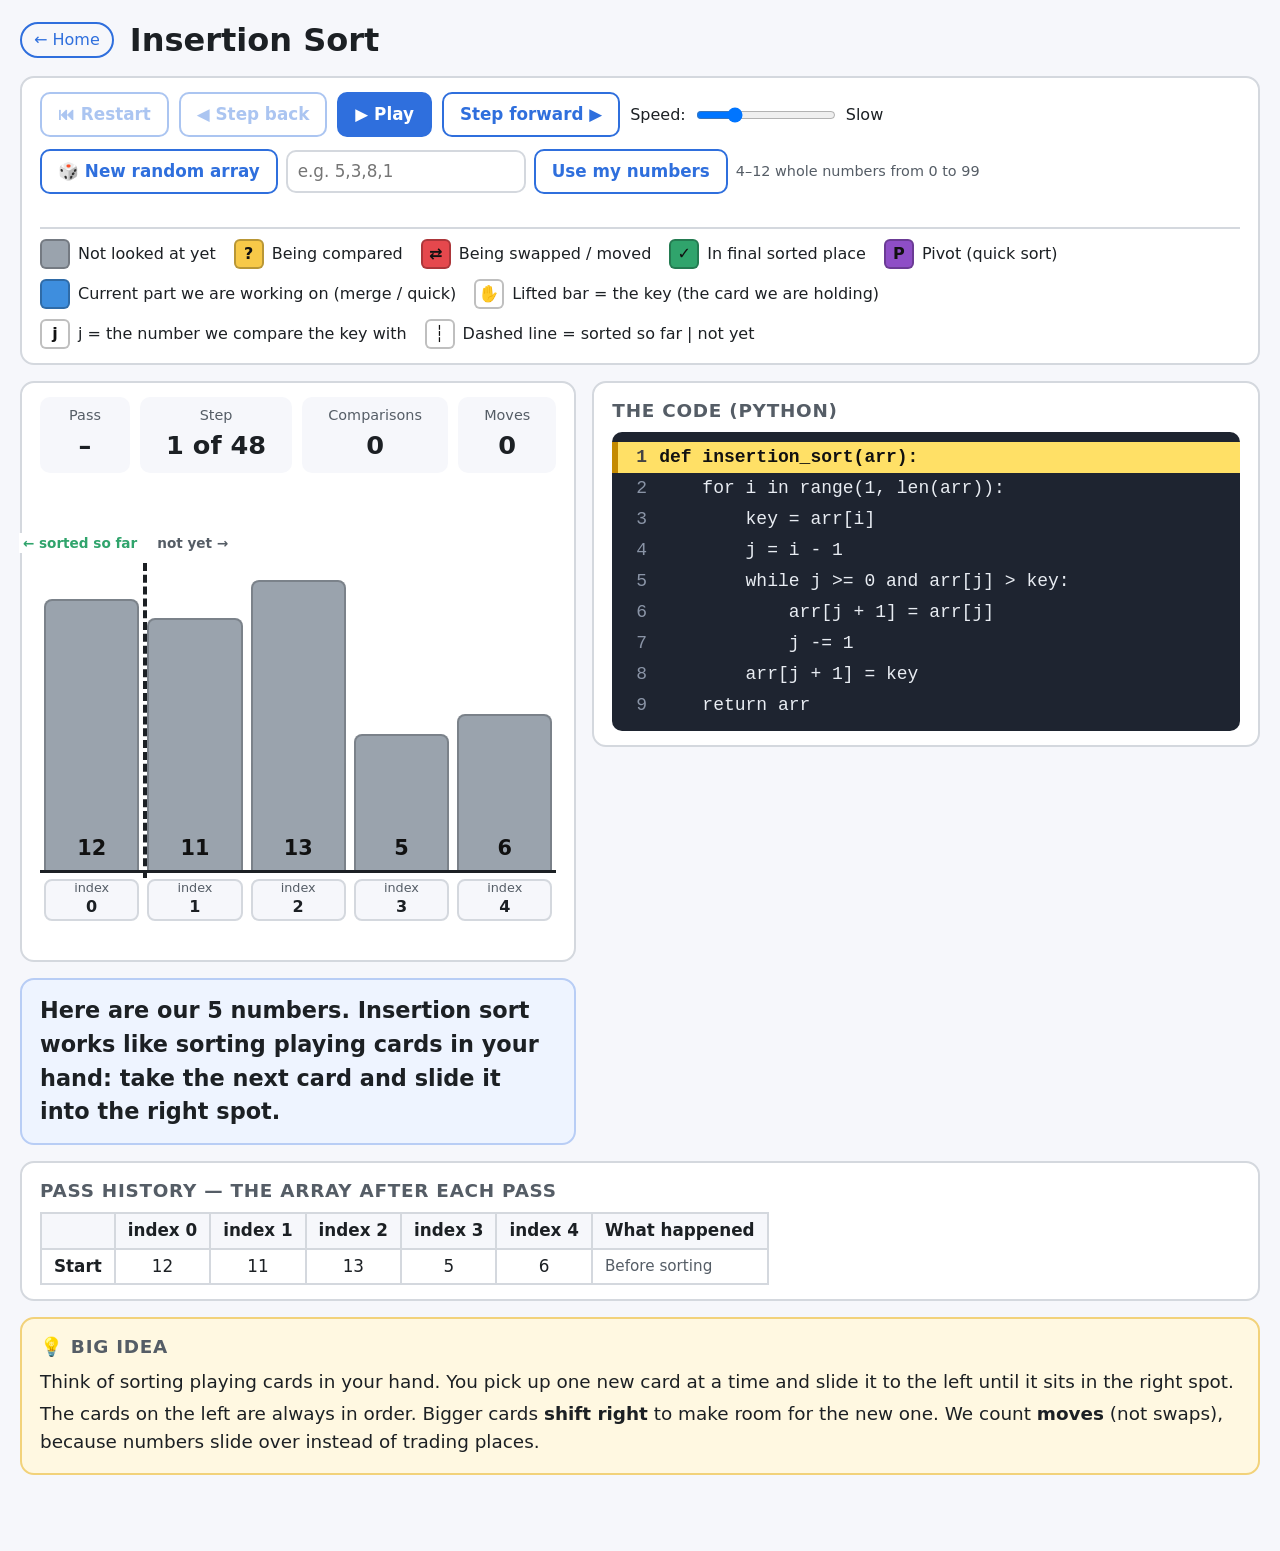
==== insertion.html @ ab6d9032 "Sorting visualizer: selection, insertion, merge and quick sort" ====
<!DOCTYPE html>
<html lang="en">
<head>
  <meta charset="UTF-8">
  <meta name="viewport" content="width=device-width, initial-scale=1">
  <title>Insertion Sort — Sorting Visualizer</title>
  <link rel="stylesheet" href="style.css">
</head>
<body>
  <div class="page" id="app"></div>

  <script src="engine.js"></script>

  <!-- The insertion sort itself. It runs once and RECORDS every step. -->
  <script id="algorithm">
    const INSERTION_CODE = [
      "def insertion_sort(arr):",
      "    for i in range(1, len(arr)):",
      "        key = arr[i]",
      "        j = i - 1",
      "        while j >= 0 and arr[j] > key:",
      "            arr[j + 1] = arr[j]",
      "            j -= 1",
      "        arr[j + 1] = key",
      "    return arr",
    ];

    function recordInsertionSort(array) {
      const r = new Recorder(array);
      const a = r.arr;           // what the students see (the key floats above its gap)
      const n = a.length;

      // Labels under the boxes: where the key (and the gap) is, and where j is
      function labels(gap, j) {
        const list = [{ index: gap, text: "▲ key" }];
        if (j >= 0) list.push({ index: j, text: "▲ j" });
        return list;
      }

      r.step({
        codeLine: 1,
        message: `Here are our ${n} numbers. Insertion sort works like sorting playing cards in your hand: take the next card and slide it into the right spot.`,
        highlight: { boundary: 1 },
        history: { label: "Start", array: a.slice(), note: "Before sorting" },
      });
      r.step({
        codeLine: 1,
        message: `A single card is always "sorted", so the first number, ${a[0]}, is our sorted part to begin with.`,
        highlight: { boundary: 1 },
      });

      for (let i = 1; i < n; i++) {
        r.pass = i;
        const key = a[i];
        r.step({
          codeLine: 2,
          message: `Pass ${i}: the next card to insert is at index ${i}. Everything left of the dashed line is already in order.`,
          highlight: { boundary: i },
          markers: [{ index: i, text: "▲ i" }],
        });
        r.step({
          codeLine: 3,
          message: `Pick up ${key} and hold it, like a card in your hand (✋). Its old spot is now a gap.`,
          highlight: { boundary: i + 1, key: i },
          markers: labels(i, -1),
        });

        let gap = i;      // where the key is hovering
        let j = i - 1;
        r.step({
          codeLine: 4,
          message: `j starts just left of the gap, at index ${j}. We will compare the key with the numbers to its left.`,
          highlight: { boundary: i + 1, key: gap },
          markers: labels(gap, j),
        });

        let shifts = 0;
        while (true) {
          if (j < 0) {
            r.step({
              codeLine: 5,
              message: `j is now -1: there are no more numbers to the left. Stop. The key goes at the very front.`,
              highlight: { boundary: i + 1, key: gap },
              markers: labels(gap, j),
            });
            break;
          }
          r.compare();
          if (a[j] > key) {
            r.step({
              codeLine: 5,
              message: `Is ${a[j]} bigger than the key, ${key}? Yes. So ${a[j]} must move right to make room.`,
              highlight: { boundary: i + 1, key: gap, comparing: [j] },
              markers: labels(gap, j),
            });
            const moved = a[j];
            r.swap(j, gap);   // the bigger number slides right into the gap; the key floats left
            gap = j;
            shifts++;
            r.step({
              codeLine: 6,
              message: `${moved} slides one place to the right (into the gap). The gap moves left to index ${gap}.`,
              highlight: { boundary: i + 1, key: gap, swapping: [gap + 1] },
              markers: labels(gap, -1),
            });
            j--;
            r.step({
              codeLine: 7,
              message: j >= 0
                ? `j moves one step left, to index ${j}. Next we compare the key with ${a[j]}.`
                : `j moves one step left, to -1. That is past the start of the list.`,
              highlight: { boundary: i + 1, key: gap },
              markers: labels(gap, j),
            });
          } else {
            r.step({
              codeLine: 5,
              message: a[j] === key
                ? `Is ${a[j]} bigger than the key, ${key}? No, they are equal. So we stop here (equal numbers keep their order).`
                : `Is ${a[j]} bigger than the key, ${key}? No. So we stop: the key belongs right after ${a[j]}.`,
              highlight: { boundary: i + 1, key: gap, comparing: [j] },
              markers: labels(gap, j),
            });
            break;
          }
        }

        // Drop the key into the gap. It only counts as a move if it landed somewhere new.
        const placedAt = gap;
        if (placedAt !== i) r.swaps++;
        r.step({
          codeLine: 8,
          message: placedAt !== i
            ? `Put the key, ${key}, down in the gap at index ${placedAt}.`
            : `No numbers moved, so ${key} goes right back where it was (index ${i}). It was already in the right place.`,
          highlight: { boundary: i + 1, swapping: placedAt !== i ? [placedAt] : [] },
          markers: [{ index: placedAt, text: "▼ placed" }],
        });

        const changed = [];
        for (let k = placedAt; k <= i && placedAt !== i; k++) changed.push(k);
        r.step({
          codeLine: 8,
          message: `End of pass ${i}: the first ${i + 1} numbers are now in order. ` +
            (i < n - 1 ? `Next, we insert the number at index ${i + 1}.` : `That was the last card!`),
          highlight: { boundary: i + 1 },
          history: {
            label: `Pass ${i}`,
            array: a.slice(),
            changed,
            note: shifts === 0
              ? `Inserted ${key}: already in place, nothing moved`
              : `Inserted ${key}: ${shifts} bigger number${shifts > 1 ? "s" : ""} shifted right`,
          },
        });
      }

      r.step({
        codeLine: 9,
        message: `Every card has been inserted. All done: the array is sorted!`,
        highlight: { sorted: a.map((_, k) => k), boundary: n },
      });

      return r.steps;
    }
  </script>

  <script>
    SortPage.init({
      title: "Insertion Sort",
      bigIdea: `
        <p>Think of sorting playing cards in your hand. You pick up one new card at a time and
        slide it to the left until it sits in the right spot.</p>
        <p>The cards on the left are always in order. Bigger cards <b>shift right</b> to make room for the new one.
        We count <b>moves</b> (not swaps), because numbers slide over instead of trading places.</p>`,
      code: INSERTION_CODE,
      record: recordInsertionSort,
      defaultArray: [12, 11, 13, 5, 6],
      passLabel: "Pass",
      swapLabel: "Moves",
      boundaryLabels: ["← sorted so far", "not yet →"],
      extraLegend: [
        { symbol: "✋", text: "Lifted bar = the key (the card we are holding)" },
        { symbol: "j", text: "j = the number we compare the key with" },
        { symbol: "┆", text: "Dashed line = sorted so far | not yet" },
      ],
    });
  </script>
</body>
</html>
---- style.css ----
/* ============================================================
   Sorting Visualizer — shared styles
   Big fonts + high contrast so it reads well on a projector.
   ============================================================ */

:root {
  /* Colors for the bars (also used in the legend) */
  --gray: #9aa3ad;      /* not looked at yet */
  --yellow: #f7c948;    /* being compared */
  --red: #e5484d;       /* being swapped / moved */
  --green: #30a46c;     /* in final sorted place */
  --purple: #8e4ec6;    /* pivot (quick sort) */
  --blue: #3e8ede;      /* current sub-array (merge / quick) */

  --bg: #f6f7fb;
  --card: #ffffff;
  --text: #1c2024;
  --muted: #555d66;
  --border: #d4d8de;
  --accent: #2f6fdd;
  --code-bg: #1e2430;
  --code-text: #e8ecf2;
  --code-highlight: #ffe066;

  --radius: 14px;
}

* { box-sizing: border-box; }

body {
  margin: 0;
  font-family: "Segoe UI", system-ui, -apple-system, Arial, sans-serif;
  font-size: 20px;
  line-height: 1.5;
  background: var(--bg);
  color: var(--text);
}

a { color: var(--accent); }

.page {
  max-width: 1400px;
  margin: 0 auto;
  padding: 16px 20px 60px;
}

header.top {
  display: flex;
  align-items: center;
  gap: 16px;
  flex-wrap: wrap;
  margin-bottom: 12px;
}
header.top h1 { margin: 0; font-size: 2rem; }
header.top .home-link {
  font-size: 1rem;
  text-decoration: none;
  border: 2px solid var(--accent);
  padding: 4px 12px;
  border-radius: 999px;
}

.card {
  background: var(--card);
  border: 2px solid var(--border);
  border-radius: var(--radius);
  padding: 14px 18px;
  margin-bottom: 16px;
}
.card h2 {
  margin: 0 0 8px;
  font-size: 1.15rem;
  text-transform: uppercase;
  letter-spacing: 0.04em;
  color: var(--muted);
}

/* ---------- Big idea ---------- */
.big-idea {
  background: #fff8e1;
  border-color: #f2d27a;
  font-size: 1.15rem;
}
.big-idea p { margin: 4px 0; }

/* ---------- Layout: visual on the left, code on the right ---------- */
.main-grid {
  display: grid;
  grid-template-columns: minmax(0, 1fr) minmax(0, 1.2fr);
  gap: 16px;
  align-items: start;
}
@media (max-width: 1000px) {
  .main-grid { grid-template-columns: 1fr; }
}

/* ---------- Legend ---------- */
.legend {
  display: flex;
  flex-wrap: wrap;
  gap: 10px 18px;
  font-size: 1rem;
}
.legend-item { display: flex; align-items: center; gap: 8px; }
.swatch {
  display: inline-flex;
  align-items: center;
  justify-content: center;
  width: 30px;
  height: 30px;
  border-radius: 6px;
  font-weight: 700;
  color: #111;
  border: 2px solid rgba(0, 0, 0, 0.25);
}

/* ---------- Counters ---------- */
.counters {
  display: flex;
  flex-wrap: wrap;
  gap: 10px;
}
.counter {
  flex: 1 1 auto;
  min-width: 90px;
  white-space: nowrap;
  background: var(--bg);
  border-radius: 10px;
  padding: 8px 10px;
  text-align: center;
}
.counter .label { font-size: 0.9rem; color: var(--muted); }
.counter .value { font-size: 1.6rem; font-weight: 700; }

/* ---------- Array view (bars) ---------- */
.array-view {
  position: relative;
  padding-top: 100px; /* room for the "lifted" key bar */
}
.bars {
  position: relative;
  height: 300px;
  border-bottom: 3px solid var(--text);
}
.bar {
  position: absolute;
  bottom: 0;
  padding: 0 4px;
  transition: left 0.45s ease, height 0.45s ease, transform 0.45s ease, opacity 0.3s;
}
.bar .fill {
  position: relative;
  height: 100%;
  border-radius: 8px 8px 0 0;
  background: var(--gray);
  border: 2px solid rgba(0, 0, 0, 0.2);
  border-bottom: none;
  transition: background-color 0.25s;
}
.bar .num {
  position: absolute;
  left: 0; right: 0;
  bottom: 6px;
  text-align: center;
  font-weight: 800;
  font-size: 1.3rem;
  color: #111;
}
.bar .tag {
  position: absolute;
  left: 0; right: 0;
  top: -34px;
  text-align: center;
  font-weight: 800;
  font-size: 1.2rem;
}

.bar.comparing .fill { background: var(--yellow); }
.bar.swapping  .fill { background: var(--red); }
.bar.sorted    .fill { background: var(--green); }
.bar.pivot     .fill { background: var(--purple); }
.bar.in-range  .fill { background: var(--blue); }
.bar.swapping .num, .bar.sorted .num, .bar.pivot .num, .bar.in-range .num { color: #fff; }
.bar.faded { opacity: 0.25; }
.bar.key   { transform: translateY(-60px); }
.bar.outlined .fill { outline: 4px dashed var(--text); outline-offset: 2px; }

/* Dashed line that splits "sorted" from "unsorted" */
.boundary {
  position: absolute;
  top: -10px;
  bottom: -8px;
  border-left: 4px dashed var(--text);
  transition: left 0.45s ease;
  pointer-events: none;
}
.boundary .side {
  position: absolute;
  top: -30px;
  font-size: 0.85rem;
  font-weight: 700;
  white-space: nowrap;
  background: var(--card);
  padding: 0 4px;
}
.boundary .side.left  { right: 6px; color: var(--green); }
.boundary .side.right { left: 6px; color: var(--muted); }

/* Dashed line at the pivot's height (quick sort) */
.pivot-line {
  position: absolute;
  left: 0; right: 0;
  border-top: 4px dashed var(--purple);
  transition: bottom 0.45s ease;
  pointer-events: none;
}
.pivot-line .pivot-label {
  position: absolute;
  right: 0;
  top: -30px;
  font-size: 0.9rem;
  font-weight: 800;
  color: var(--purple);
  background: var(--card);
  padding: 0 6px;
  border-radius: 6px;
}

/* Index boxes and marker row under the bars */
.index-row, .marker-row {
  position: relative;
  display: grid;
  gap: 0;
}
.index-box {
  margin: 6px 4px 0;
  text-align: center;
  border: 2px solid var(--border);
  border-radius: 8px;
  background: var(--bg);
  font-size: 1rem;
}
.index-box .idx-label { color: var(--muted); font-size: 0.8rem; display: block; line-height: 1.1; }
.index-box .idx-num { font-weight: 700; }
.marker {
  text-align: center;
  font-weight: 800;
  font-size: 1rem;
  min-height: 1.6em;
  color: var(--accent);
}

/* ---------- Explanation ---------- */
.explain {
  font-size: 1.4rem;
  font-weight: 600;
  min-height: 3.2em;
  background: #eef4ff;
  border-color: #b8cdf5;
}

/* ---------- Controls ---------- */
.controls {
  display: flex;
  flex-wrap: wrap;
  gap: 10px;
  align-items: center;
}
button, .btn {
  font: inherit;
  font-size: 1.05rem;
  font-weight: 600;
  padding: 8px 16px;
  border-radius: 10px;
  border: 2px solid var(--accent);
  background: var(--card);
  color: var(--accent);
  cursor: pointer;
}
button:hover:not(:disabled), .btn:hover { background: #e8f0ff; }
button.primary { background: var(--accent); color: #fff; }
button.primary:hover:not(:disabled) { background: #2259b8; }
button:disabled { opacity: 0.4; cursor: not-allowed; }
button:focus-visible, input:focus-visible { outline: 3px solid var(--yellow); outline-offset: 2px; }

.speed { display: flex; align-items: center; gap: 8px; font-size: 1rem; }
.speed input { width: 140px; }

.custom-input { display: flex; flex-wrap: wrap; gap: 8px; align-items: center; margin-top: 12px; }
.custom-input input[type="text"] {
  font: inherit;
  font-size: 1.05rem;
  padding: 7px 10px;
  border: 2px solid var(--border);
  border-radius: 10px;
  width: 240px;
}
.input-error {
  color: #b42318;
  font-weight: 600;
  font-size: 1rem;
  margin-top: 6px;
  min-height: 1.4em;
}
.hint { color: var(--muted); font-size: 0.9rem; }

/* The color guide sits inside the controls card, under the buttons */
.controls-card .legend {
  margin-top: 4px;
  padding-top: 10px;
  border-top: 2px solid var(--border);
}

/* ---------- Code panel ---------- */
.code {
  background: var(--code-bg);
  color: var(--code-text);
  border-radius: 10px;
  padding: 10px 0;
  margin: 0;
  list-style: none;
  counter-reset: line;
  font-family: "Menlo", "Consolas", "Courier New", monospace;
  font-size: 18px; /* must stay >= 16px */
  overflow-x: auto;
}
.code li {
  counter-increment: line;
  white-space: pre;
  padding: 2px 6px 2px 0;
  border-left: 6px solid transparent;
}
.code li::before {
  content: counter(line);
  display: inline-block;
  width: 1.6em;
  margin-right: 12px;
  text-align: right;
  color: #8a94a6;
}
.code li.current {
  background: var(--code-highlight);
  color: #111;
  border-left-color: #c48a00;
  font-weight: 700;
}
.code li.current::before { color: #444; }

/* ---------- Pass history table ---------- */
.history-wrap { overflow-x: auto; }
table.history {
  border-collapse: collapse;
  font-size: 1.05rem;
}
table.history th, table.history td {
  border: 2px solid var(--border);
  padding: 4px 12px;
  text-align: center;
}
table.history th { background: var(--bg); }
table.history td.row-label { font-weight: 700; text-align: left; white-space: nowrap; }
table.history td.note { text-align: left; color: var(--muted); font-size: 0.95rem; }
table.history td.done { background: var(--green); color: #fff; font-weight: 700; }
table.history td.changed { outline: 3px solid var(--red); outline-offset: -3px; font-weight: 700; }

/* ---------- Extra panels (merge tree / workspace, quick sort to-do list) ---------- */
.panel-empty { color: var(--muted); font-style: italic; font-size: 1rem; }

/* A row of number boxes (used by the merge workspace and tree) */
.cells { display: flex; gap: 6px; flex-wrap: wrap; }
.cell {
  min-width: 46px;
  padding: 4px 8px;
  text-align: center;
  font-weight: 800;
  font-size: 1.2rem;
  border: 2px solid var(--border);
  border-radius: 8px;
  background: var(--card);
}
.cell.comparing { background: var(--yellow); }
.cell.moved     { background: var(--red); color: #fff; }
.cell.used      { opacity: 0.35; text-decoration: line-through; }
.cell.empty     { color: transparent; border-style: dashed; }
.cell.done      { background: var(--green); color: #fff; }
.cell-arrow     { min-width: 46px; text-align: center; font-weight: 800; color: var(--accent); font-size: 1rem; }

/* Merge workspace */
.workspace { display: grid; grid-template-columns: auto 1fr; gap: 4px 14px; align-items: center; }
.workspace .ws-label { font-weight: 700; font-size: 1rem; white-space: nowrap; }
.workspace .ws-note { grid-column: 2; color: var(--muted); font-size: 0.95rem; min-height: 1.4em; }

/* Merge tree: one row per level, boxes line up with the index boxes above */
.tree { display: flex; flex-direction: column; gap: 10px; overflow-x: auto; }
.tree-row { display: grid; grid-template-columns: 90px 1fr; align-items: center; }
.tree-row .level-label { font-weight: 700; color: var(--muted); font-size: 1rem; }
.tree-nodes { display: grid; gap: 0; }
.tree-node {
  margin: 0 6px;
  padding: 6px;
  border: 3px solid var(--border);
  border-radius: 10px;
  background: var(--bg);
  display: flex;
  justify-content: center;
  gap: 4px;
  transition: background-color 0.3s, border-color 0.3s;
}
.tree-node .cell { min-width: 38px; font-size: 1.05rem; padding: 2px 4px; }
.tree-node.hidden  { visibility: hidden; }
.tree-node.waiting { border-style: dashed; }
.tree-node.active  { border-color: var(--blue); background: #dcebfb; box-shadow: 0 0 0 3px var(--blue); }
.tree-node.done    { border-color: var(--green); background: #dff3e8; }
.tree-node.done .cell { border-color: var(--green); }
.tree-node .node-tag { font-weight: 800; align-self: center; margin-left: 4px; }
.tree-legend { font-size: 0.95rem; color: var(--muted); margin-top: 8px; }

/* Quick sort to-do list */
.todo { list-style: none; margin: 0; padding: 0; display: flex; flex-direction: column; gap: 6px; }
.todo li {
  display: flex; align-items: center; gap: 10px; flex-wrap: wrap;
  font-size: 1.05rem;
  padding: 6px 10px;
  border: 2px dashed var(--border);
  border-radius: 10px;
}
.todo li.now { border: 3px solid var(--blue); background: #dcebfb; font-weight: 700; }

/* ---------- Home page ---------- */
.algo-buttons {
  display: grid;
  grid-template-columns: repeat(auto-fit, minmax(220px, 1fr));
  gap: 14px;
}
.algo-btn {
  display: block;
  text-decoration: none;
  padding: 18px;
  border-radius: var(--radius);
  border: 3px solid var(--accent);
  background: var(--card);
  color: var(--text);
}
.algo-btn:hover { background: #e8f0ff; }
.algo-btn .name { font-size: 1.4rem; font-weight: 800; color: var(--accent); }
.algo-btn .desc { font-size: 1rem; color: var(--muted); }
.algo-btn.soon { border-style: dashed; border-color: var(--border); cursor: default; }
.algo-btn.soon:hover { background: var(--card); }
.algo-btn.soon .name { color: var(--muted); }

table.compare {
  border-collapse: collapse;
  width: 100%;
  font-size: 1.05rem;
}
table.compare th, table.compare td {
  border: 2px solid var(--border);
  padding: 8px 12px;
  text-align: left;
  vertical-align: top;
}
table.compare th { background: var(--bg); }
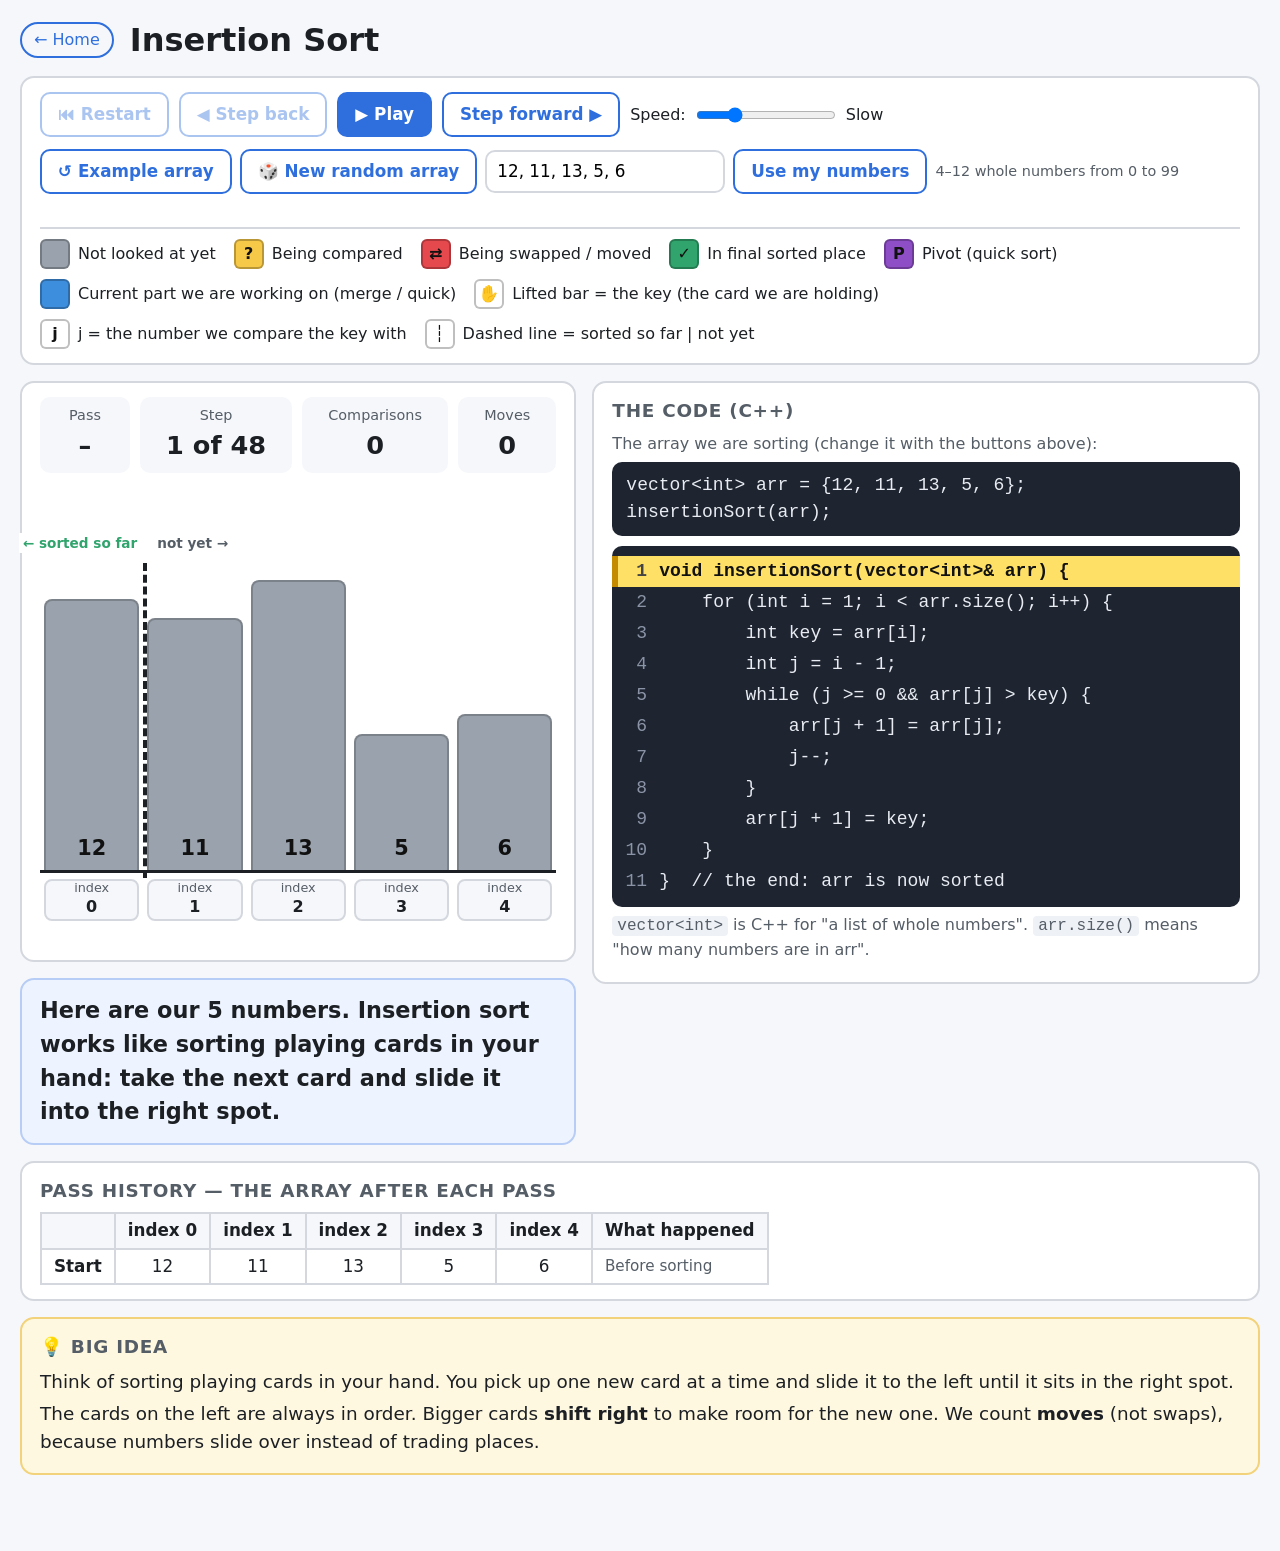
==== commit b7049514: "Polish selection, insertion, merge and quick sort pages" ====
--- a/insertion.html
+++ b/insertion.html
@@ -14,15 +14,17 @@
   <!-- The insertion sort itself. It runs once and RECORDS every step. -->
   <script id="algorithm">
     const INSERTION_CODE = [
-      "def insertion_sort(arr):",
-      "    for i in range(1, len(arr)):",
-      "        key = arr[i]",
-      "        j = i - 1",
-      "        while j >= 0 and arr[j] > key:",
-      "            arr[j + 1] = arr[j]",
-      "            j -= 1",
-      "        arr[j + 1] = key",
-      "    return arr",
+      "void insertionSort(vector<int>& arr) {",
+      "    for (int i = 1; i < arr.size(); i++) {",
+      "        int key = arr[i];",
+      "        int j = i - 1;",
+      "        while (j >= 0 && arr[j] > key) {",
+      "            arr[j + 1] = arr[j];",
+      "            j--;",
+      "        }",
+      "        arr[j + 1] = key;",
+      "    }",
+      "}  // the end: arr is now sorted",
     ];
 
     function recordInsertionSort(array) {
@@ -176,6 +178,7 @@
       code: INSERTION_CODE,
       record: recordInsertionSort,
       defaultArray: [12, 11, 13, 5, 6],
+      call: "insertionSort(arr);",
       passLabel: "Pass",
       swapLabel: "Moves",
       boundaryLabels: ["← sorted so far", "not yet →"],
--- a/style.css
+++ b/style.css
@@ -345,6 +345,22 @@
   font-weight: 700;
 }
 .code li.current::before { color: #444; }
+.code-setup {
+  padding: 10px 14px;
+  margin-bottom: 10px;
+  white-space: pre;
+}
+.code-note {
+  margin: 6px 0;
+  font-size: 16px;
+  color: var(--muted);
+}
+.code-note code {
+  font-family: "Menlo", "Consolas", "Courier New", monospace;
+  background: #eef1f6;
+  padding: 1px 5px;
+  border-radius: 4px;
+}
 
 /* ---------- Pass history table ---------- */
 .history-wrap { overflow-x: auto; }
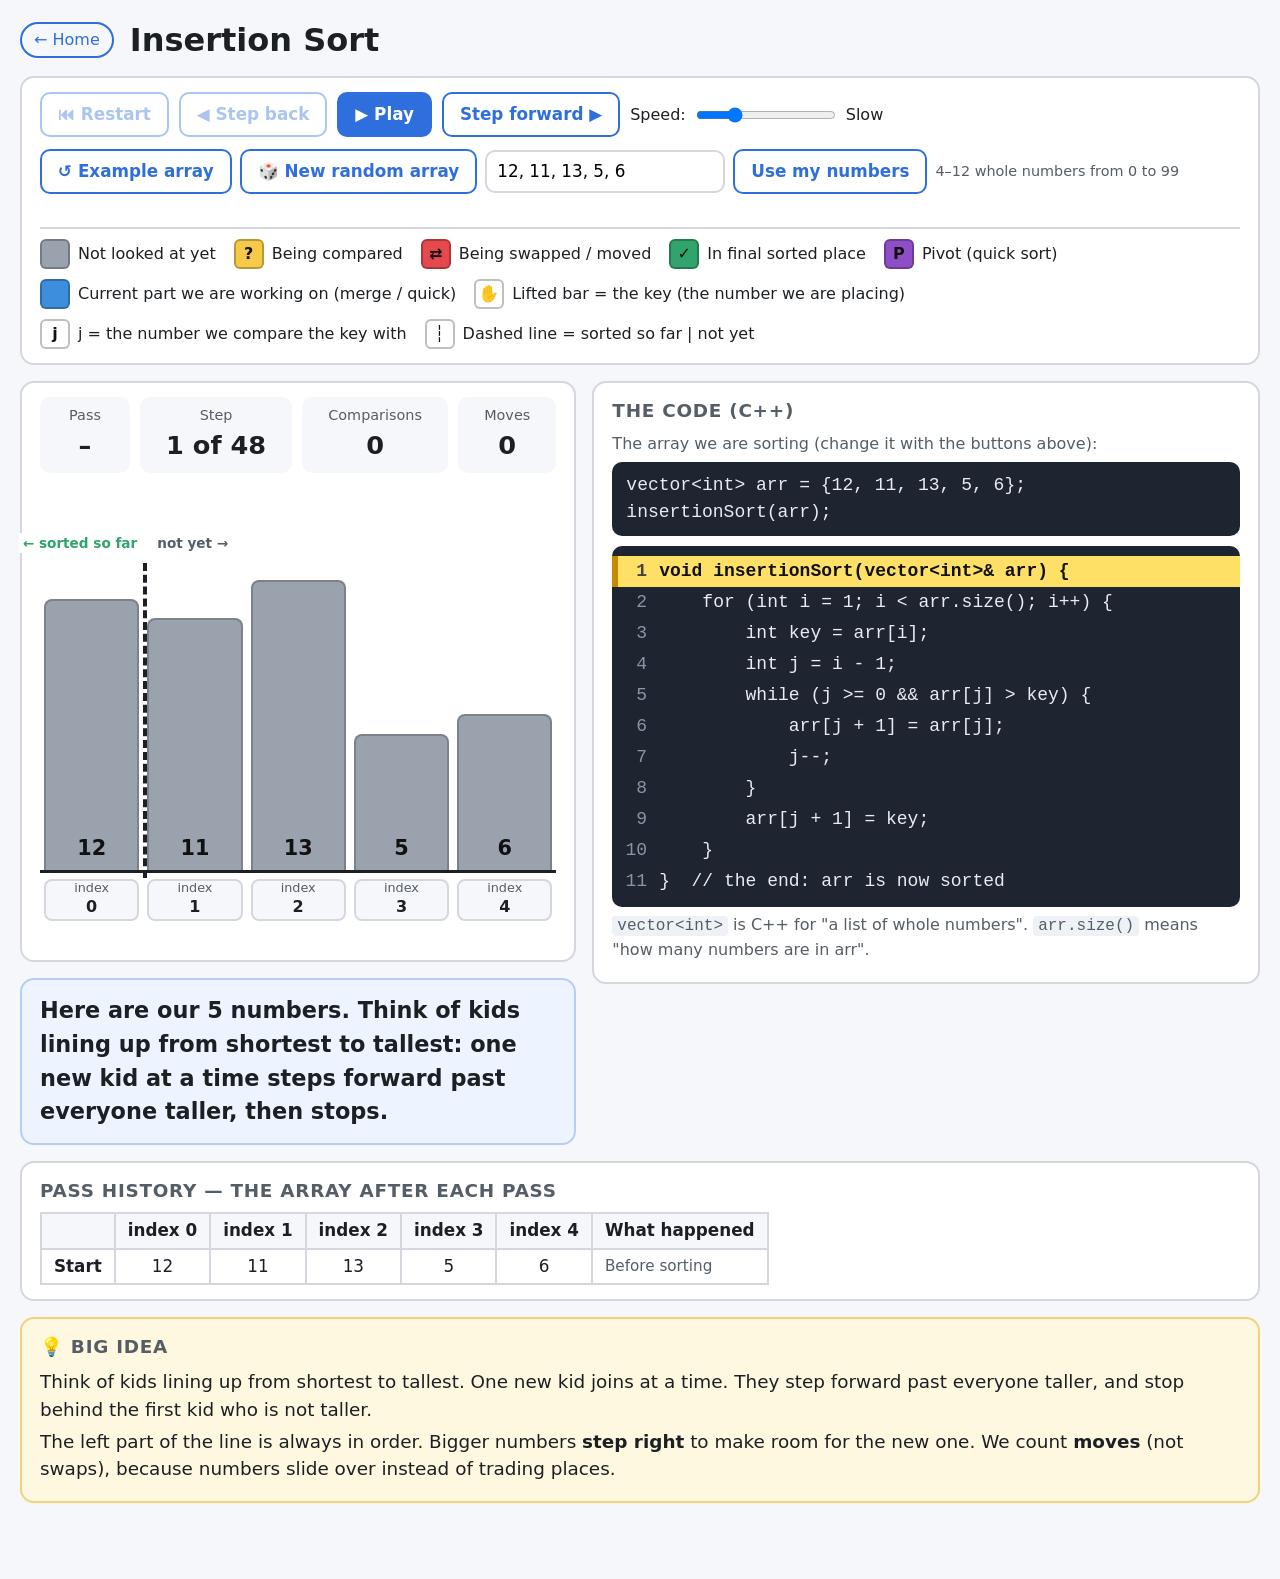
==== commit 20ada147: "Add bubble sort page and simplify insertion sort wording" ====
--- a/insertion.html
+++ b/insertion.html
@@ -41,13 +41,13 @@
 
       r.step({
         codeLine: 1,
-        message: `Here are our ${n} numbers. Insertion sort works like sorting playing cards in your hand: take the next card and slide it into the right spot.`,
+        message: `Here are our ${n} numbers. Think of kids lining up from shortest to tallest: one new kid at a time steps forward past everyone taller, then stops.`,
         highlight: { boundary: 1 },
         history: { label: "Start", array: a.slice(), note: "Before sorting" },
       });
       r.step({
         codeLine: 1,
-        message: `A single card is always "sorted", so the first number, ${a[0]}, is our sorted part to begin with.`,
+        message: `The first number, ${a[0]}, is on its own, so it is already "in order". That is our sorted part to begin with.`,
         highlight: { boundary: 1 },
       });
 
@@ -56,13 +56,13 @@
         const key = a[i];
         r.step({
           codeLine: 2,
-          message: `Pass ${i}: the next card to insert is at index ${i}. Everything left of the dashed line is already in order.`,
+          message: `Pass ${i}: now it is ${key}'s turn (index ${i}). Everything left of the dashed line is already in order.`,
           highlight: { boundary: i },
           markers: [{ index: i, text: "▲ i" }],
         });
         r.step({
           codeLine: 3,
-          message: `Pick up ${key} and hold it, like a card in your hand (✋). Its old spot is now a gap.`,
+          message: `Lift ${key} up out of the line (✋). We call it the "key": the number we are finding a place for. Its old spot is now empty.`,
           highlight: { boundary: i + 1, key: i },
           markers: labels(i, -1),
         });
@@ -71,7 +71,7 @@
         let j = i - 1;
         r.step({
           codeLine: 4,
-          message: `j starts just left of the gap, at index ${j}. We will compare the key with the numbers to its left.`,
+          message: `j points to the number just left of the empty spot (index ${j}). We compare ${key} with it.`,
           highlight: { boundary: i + 1, key: gap },
           markers: labels(gap, j),
         });
@@ -81,7 +81,7 @@
           if (j < 0) {
             r.step({
               codeLine: 5,
-              message: `j is now -1: there are no more numbers to the left. Stop. The key goes at the very front.`,
+              message: `There are no more numbers to the left (j is -1). So ${key} is the smallest so far and goes at the very front.`,
               highlight: { boundary: i + 1, key: gap },
               markers: labels(gap, j),
             });
@@ -91,7 +91,7 @@
           if (a[j] > key) {
             r.step({
               codeLine: 5,
-              message: `Is ${a[j]} bigger than the key, ${key}? Yes. So ${a[j]} must move right to make room.`,
+              message: `Is ${a[j]} bigger than ${key}? Yes. So ${a[j]} moves one spot right to make room.`,
               highlight: { boundary: i + 1, key: gap, comparing: [j] },
               markers: labels(gap, j),
             });
@@ -101,7 +101,7 @@
             shifts++;
             r.step({
               codeLine: 6,
-              message: `${moved} slides one place to the right (into the gap). The gap moves left to index ${gap}.`,
+              message: `${moved} moved right into the empty spot. Now the empty spot is at index ${gap}.`,
               highlight: { boundary: i + 1, key: gap, swapping: [gap + 1] },
               markers: labels(gap, -1),
             });
@@ -109,8 +109,8 @@
             r.step({
               codeLine: 7,
               message: j >= 0
-                ? `j moves one step left, to index ${j}. Next we compare the key with ${a[j]}.`
-                : `j moves one step left, to -1. That is past the start of the list.`,
+                ? `j moves one step left, to index ${j}. Next we compare ${key} with ${a[j]}.`
+                : `j moves one step left, to -1. That means there is nothing more to the left.`,
               highlight: { boundary: i + 1, key: gap },
               markers: labels(gap, j),
             });
@@ -118,8 +118,8 @@
             r.step({
               codeLine: 5,
               message: a[j] === key
-                ? `Is ${a[j]} bigger than the key, ${key}? No, they are equal. So we stop here (equal numbers keep their order).`
-                : `Is ${a[j]} bigger than the key, ${key}? No. So we stop: the key belongs right after ${a[j]}.`,
+                ? `Is ${a[j]} bigger than ${key}? No, they are the same. So we stop: ${key} goes right after ${a[j]}.`
+                : `Is ${a[j]} bigger than ${key}? No. So we stop: ${key} goes right after ${a[j]}.`,
               highlight: { boundary: i + 1, key: gap, comparing: [j] },
               markers: labels(gap, j),
             });
@@ -133,8 +133,8 @@
         r.step({
           codeLine: 8,
           message: placedAt !== i
-            ? `Put the key, ${key}, down in the gap at index ${placedAt}.`
-            : `No numbers moved, so ${key} goes right back where it was (index ${i}). It was already in the right place.`,
+            ? `Drop ${key} into the empty spot at index ${placedAt}.`
+            : `Nothing moved, so ${key} goes right back where it was (index ${i}). It was already in the right place.`,
           highlight: { boundary: i + 1, swapping: placedAt !== i ? [placedAt] : [] },
           markers: [{ index: placedAt, text: "▼ placed" }],
         });
@@ -144,7 +144,7 @@
         r.step({
           codeLine: 8,
           message: `End of pass ${i}: the first ${i + 1} numbers are now in order. ` +
-            (i < n - 1 ? `Next, we insert the number at index ${i + 1}.` : `That was the last card!`),
+            (i < n - 1 ? `Next up: the number at index ${i + 1}.` : `That was the last number!`),
           highlight: { boundary: i + 1 },
           history: {
             label: `Pass ${i}`,
@@ -159,7 +159,7 @@
 
       r.step({
         codeLine: 9,
-        message: `Every card has been inserted. All done: the array is sorted!`,
+        message: `Every number has found its place. All done: the array is sorted!`,
         highlight: { sorted: a.map((_, k) => k), boundary: n },
       });
 
@@ -171,9 +171,9 @@
     SortPage.init({
       title: "Insertion Sort",
       bigIdea: `
-        <p>Think of sorting playing cards in your hand. You pick up one new card at a time and
-        slide it to the left until it sits in the right spot.</p>
-        <p>The cards on the left are always in order. Bigger cards <b>shift right</b> to make room for the new one.
+        <p>Think of kids lining up from shortest to tallest. One new kid joins at a time. They step forward
+        past everyone taller, and stop behind the first kid who is not taller.</p>
+        <p>The left part of the line is always in order. Bigger numbers <b>step right</b> to make room for the new one.
         We count <b>moves</b> (not swaps), because numbers slide over instead of trading places.</p>`,
       code: INSERTION_CODE,
       record: recordInsertionSort,
@@ -183,7 +183,7 @@
       swapLabel: "Moves",
       boundaryLabels: ["← sorted so far", "not yet →"],
       extraLegend: [
-        { symbol: "✋", text: "Lifted bar = the key (the card we are holding)" },
+        { symbol: "✋", text: "Lifted bar = the key (the number we are placing)" },
         { symbol: "j", text: "j = the number we compare the key with" },
         { symbol: "┆", text: "Dashed line = sorted so far | not yet" },
       ],
